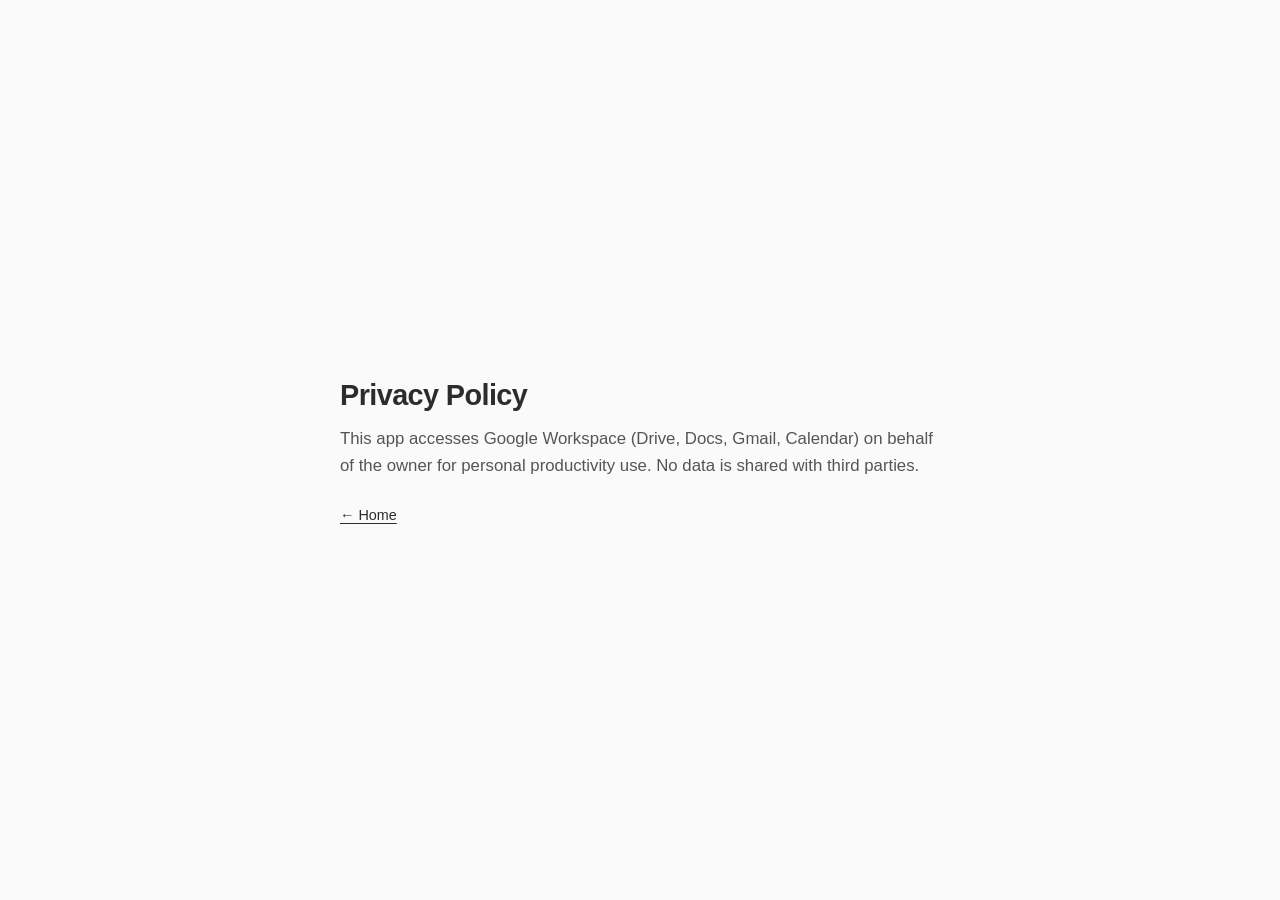
==== privacy/index.html @ 209a2ef3 "Add static site with landing page and privacy policy GitHub Pages setup with custom domain (victoref" ====
<!DOCTYPE html>
<html lang="en">
<head>
  <meta charset="UTF-8">
  <meta name="viewport" content="width=device-width, initial-scale=1.0">
  <title>Privacy Policy - victoref.com</title>
  <link rel="stylesheet" href="../style.css">
</head>
<body>
  <main>
    <h1>Privacy Policy</h1>
    <p>This app accesses Google Workspace (Drive, Docs, Gmail, Calendar) on behalf of the owner for personal productivity use. No data is shared with third parties.</p>
    <a href="/" class="back">&larr; Home</a>
  </main>
</body>
</html>
---- style.css ----
* {
  margin: 0;
  padding: 0;
  box-sizing: border-box;
}

body {
  font-family: -apple-system, BlinkMacSystemFont, "Segoe UI", Roboto, Helvetica, Arial, sans-serif;
  color: #2c2c2c;
  background: #fafafa;
  min-height: 100vh;
  display: flex;
  align-items: center;
  justify-content: center;
  padding: 2rem;
  line-height: 1.6;
}

main {
  max-width: 600px;
  width: 100%;
}

h1 {
  font-size: 1.8rem;
  font-weight: 600;
  margin-bottom: 0.5rem;
  letter-spacing: -0.02em;
}

p {
  color: #555;
  font-size: 1.05rem;
}

a {
  color: #2c2c2c;
  text-decoration: underline;
  text-underline-offset: 3px;
}

a:hover {
  color: #000;
}

.back {
  display: inline-block;
  margin-top: 1.5rem;
  font-size: 0.9rem;
}
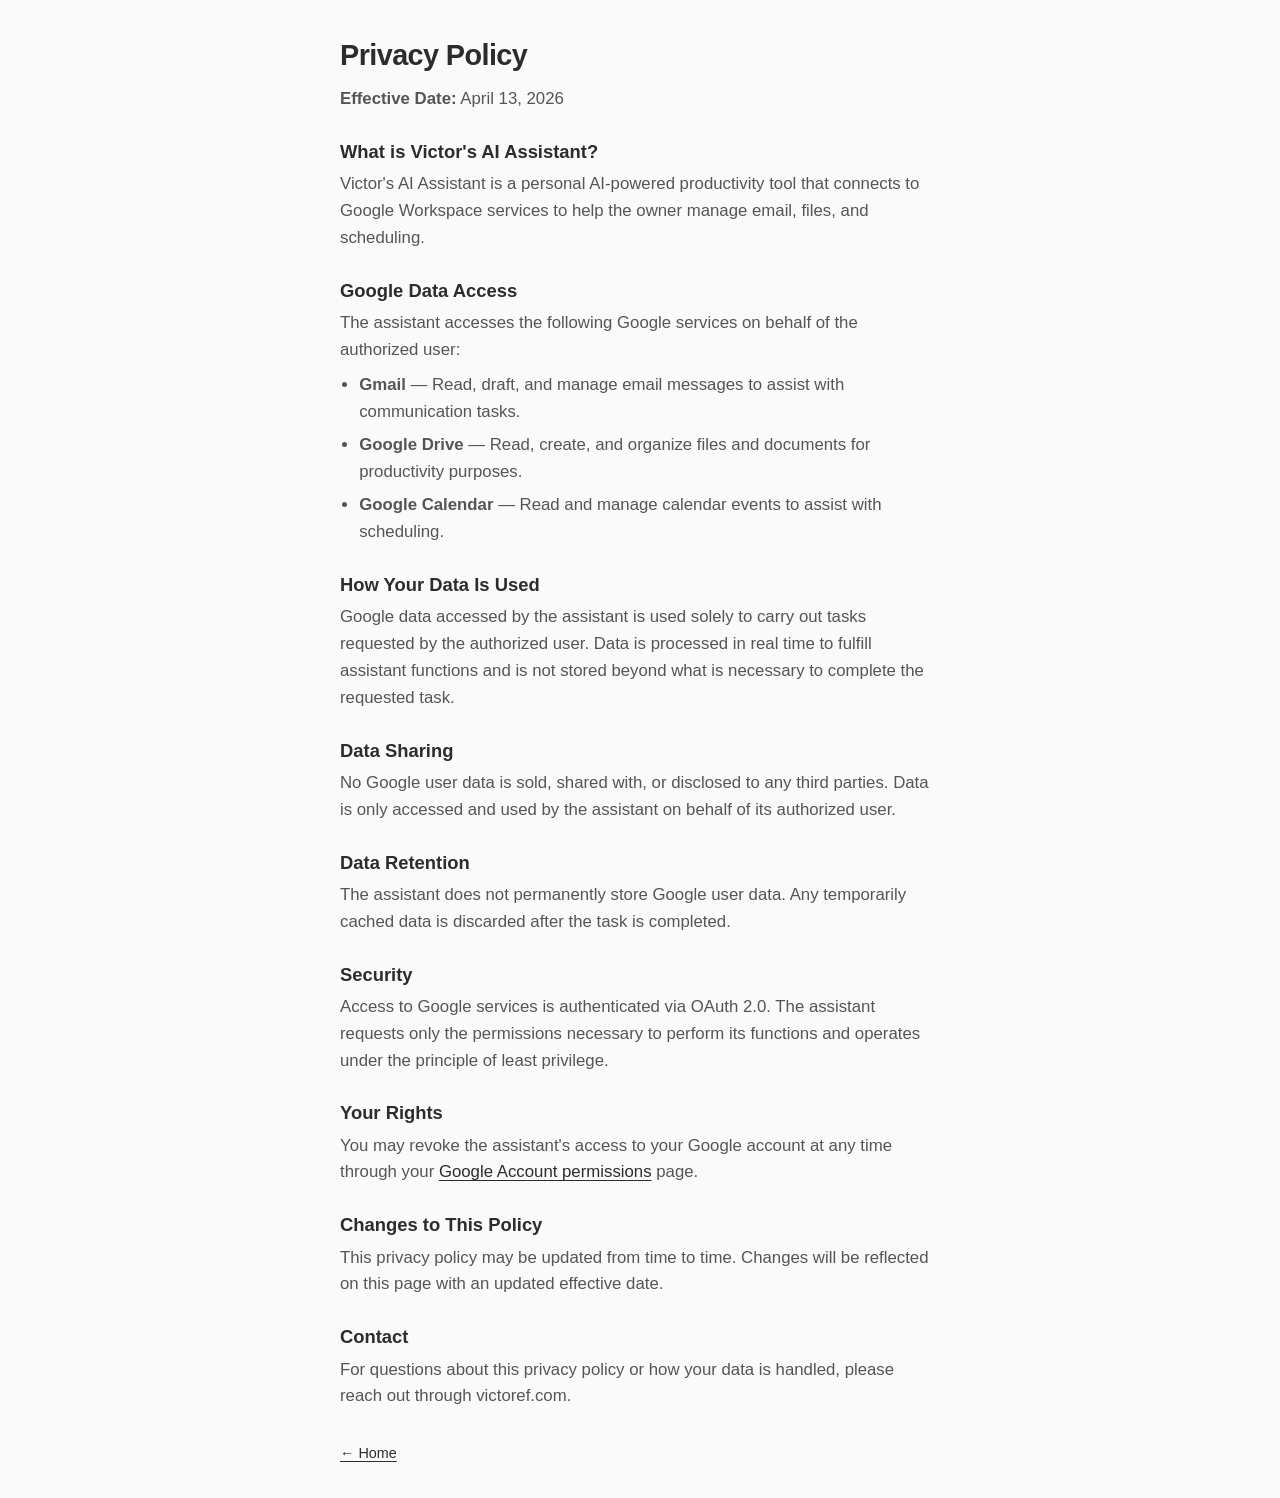
==== commit 917b4037: "Rewrite privacy policy and terms of service for Victor's AI Assistant Properly describes the app as " ====
--- a/privacy/index.html
+++ b/privacy/index.html
@@ -9,7 +9,40 @@
 <body>
   <main>
     <h1>Privacy Policy</h1>
-    <p>This app accesses Google Workspace (Drive, Docs, Gmail, Calendar) on behalf of the owner for personal productivity use. No data is shared with third parties.</p>
+    <p><strong>Effective Date:</strong> April 13, 2026</p>
+
+    <h2>What is Victor's AI Assistant?</h2>
+    <p>Victor's AI Assistant is a personal AI-powered productivity tool that connects to Google Workspace services to help the owner manage email, files, and scheduling.</p>
+
+    <h2>Google Data Access</h2>
+    <p>The assistant accesses the following Google services on behalf of the authorized user:</p>
+    <ul>
+      <li><strong>Gmail</strong> &mdash; Read, draft, and manage email messages to assist with communication tasks.</li>
+      <li><strong>Google Drive</strong> &mdash; Read, create, and organize files and documents for productivity purposes.</li>
+      <li><strong>Google Calendar</strong> &mdash; Read and manage calendar events to assist with scheduling.</li>
+    </ul>
+
+    <h2>How Your Data Is Used</h2>
+    <p>Google data accessed by the assistant is used solely to carry out tasks requested by the authorized user. Data is processed in real time to fulfill assistant functions and is not stored beyond what is necessary to complete the requested task.</p>
+
+    <h2>Data Sharing</h2>
+    <p>No Google user data is sold, shared with, or disclosed to any third parties. Data is only accessed and used by the assistant on behalf of its authorized user.</p>
+
+    <h2>Data Retention</h2>
+    <p>The assistant does not permanently store Google user data. Any temporarily cached data is discarded after the task is completed.</p>
+
+    <h2>Security</h2>
+    <p>Access to Google services is authenticated via OAuth 2.0. The assistant requests only the permissions necessary to perform its functions and operates under the principle of least privilege.</p>
+
+    <h2>Your Rights</h2>
+    <p>You may revoke the assistant's access to your Google account at any time through your <a href="https://myaccount.google.com/permissions">Google Account permissions</a> page.</p>
+
+    <h2>Changes to This Policy</h2>
+    <p>This privacy policy may be updated from time to time. Changes will be reflected on this page with an updated effective date.</p>
+
+    <h2>Contact</h2>
+    <p>For questions about this privacy policy or how your data is handled, please reach out through victoref.com.</p>
+
     <a href="/" class="back">&larr; Home</a>
   </main>
 </body>
--- a/style.css
+++ b/style.css
@@ -28,9 +28,28 @@
   letter-spacing: -0.02em;
 }
 
+h2 {
+  font-size: 1.15rem;
+  font-weight: 600;
+  margin-top: 1.5rem;
+  margin-bottom: 0.3rem;
+}
+
 p {
   color: #555;
   font-size: 1.05rem;
+  margin-bottom: 0.5rem;
+}
+
+ul {
+  color: #555;
+  font-size: 1.05rem;
+  margin: 0.5rem 0;
+  padding-left: 1.2rem;
+}
+
+li {
+  margin-bottom: 0.4rem;
 }
 
 a {
@@ -47,4 +66,22 @@
   display: inline-block;
   margin-top: 1.5rem;
   font-size: 0.9rem;
+}
+
+footer {
+  margin-top: 2rem;
+  font-size: 0.85rem;
+}
+
+footer a {
+  color: #888;
+}
+
+footer a:hover {
+  color: #2c2c2c;
+}
+
+.sep {
+  color: #ccc;
+  margin: 0 0.4rem;
 }
